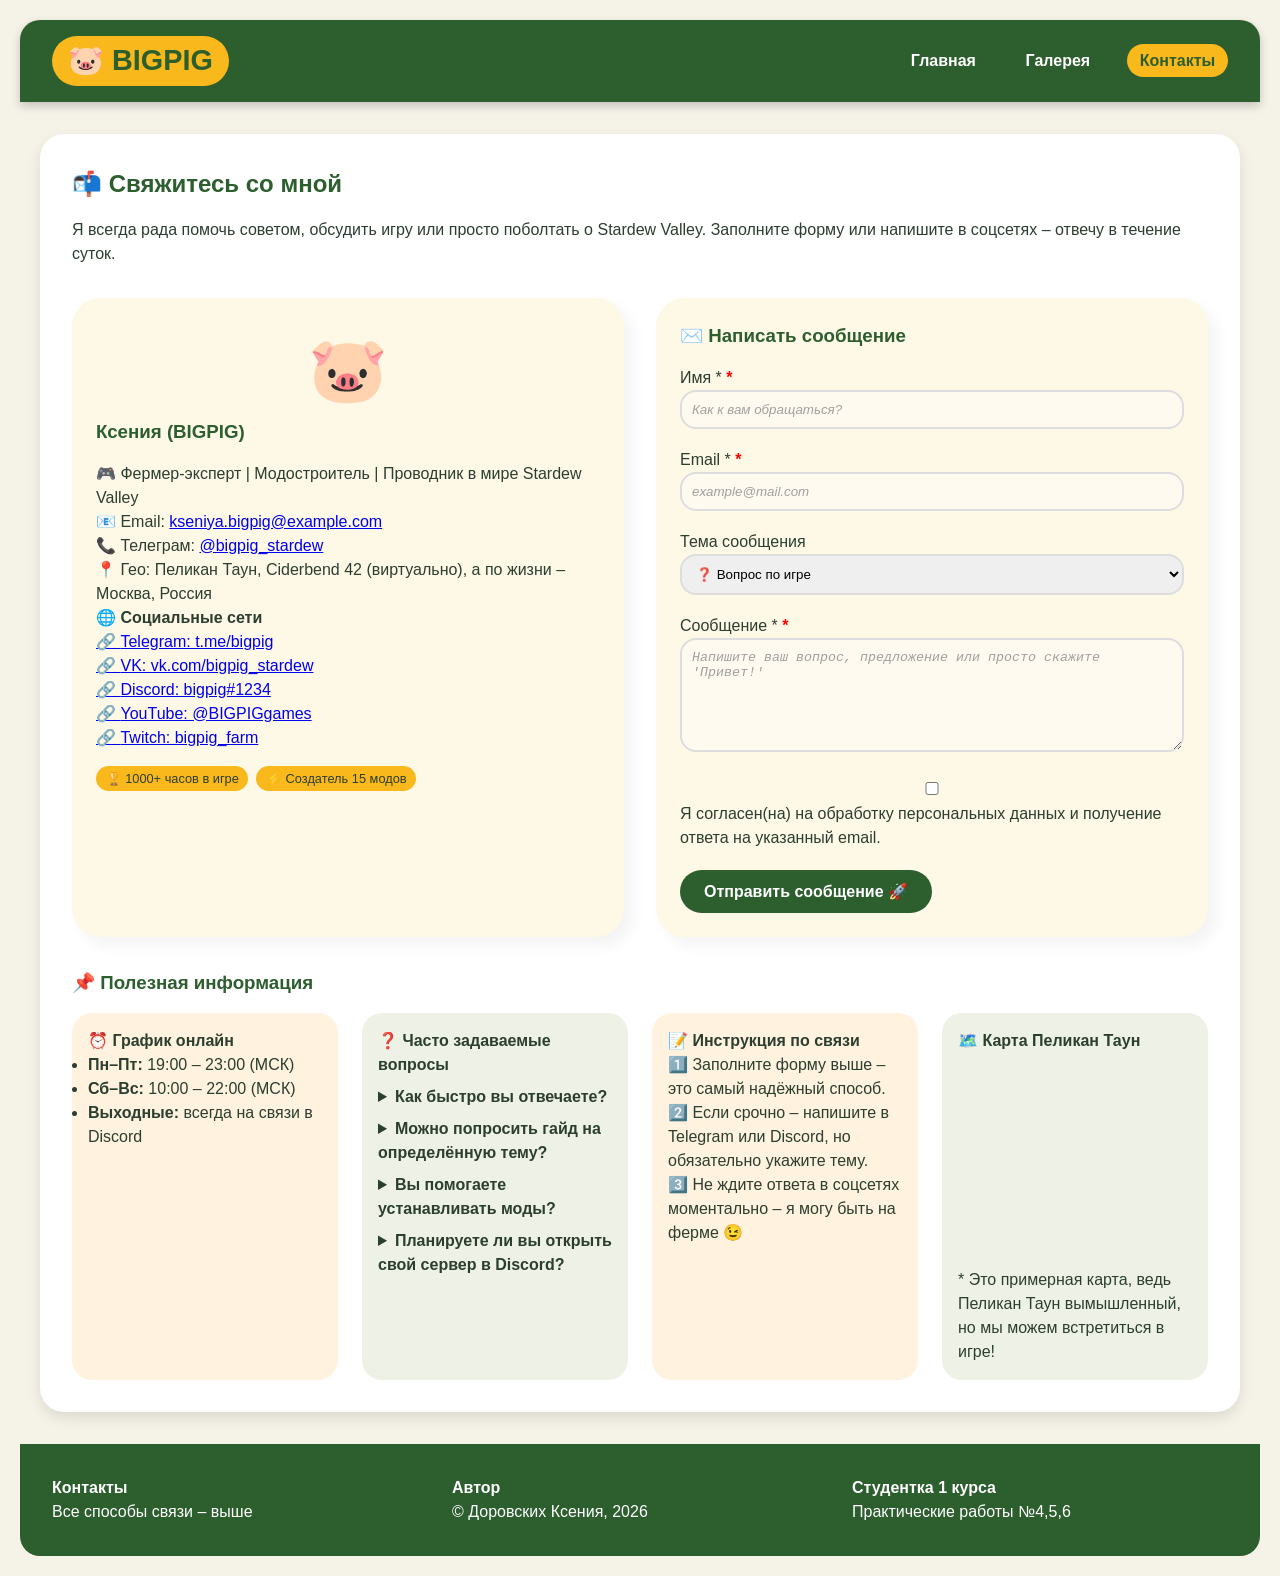
==== contacts.html @ 7e360cd1 "Add files via upload" ====
<!DOCTYPE html>
<html lang="ru">
<head>
    <meta charset="UTF-8">
    <meta name="viewport" content="width=device-width, initial-scale=1.0">
    <title>Контакты | BIGPIG - Stardew Valley</title>
    <link rel="stylesheet" href="style.css">
</head>
<body>
    <header class="site-header">
        <div class="logo">🐷 BIGPIG</div>
        <nav>
            <ul class="flex-nav">
                <li><a href="index.html">Главная</a></li>
                <li><a href="gallery.html">Галерея</a></li>
                <li><a href="contacts.html" class="active">Контакты</a></li>
            </ul>
        </nav>
    </header>

    <main>
        <h2>📬 Свяжитесь со мной</h2>
        <p class="contacts-intro">Я всегда рада помочь советом, обсудить игру или просто поболтать о Stardew Valley. Заполните форму или напишите в соцсетях – отвечу в течение суток.</p>

        <!-- Flex-контейнер: карточка + форма -->
        <div class="contact-wrapper">
            <!-- Информационная карточка (расширенная) -->
            <section class="contact-card">
                <div class="avatar-placeholder">🐷</div>
                <h3>Ксения (BIGPIG)</h3>
                <p class="specialization">🎮 Фермер-эксперт | Модостроитель | Проводник в мире Stardew Valley</p>
                <div class="contact-details">
                    <p><span class="contact-label">📧 Email:</span> <a href="mailto:kseniya.bigpig@example.com">kseniya.bigpig@example.com</a></p>
                    <p><span class="contact-label">📞 Телеграм:</span> <a href="#">@bigpig_stardew</a></p>
                    <p><span class="contact-label">📍 Гео:</span> Пеликан Таун, Ciderbend 42 (виртуально), а по жизни – Москва, Россия</p>
                </div>
                <div class="social-links">
                    <h4>🌐 Социальные сети</h4>
                    <ul>
                        <li><a href="#" class="social-link tg">Telegram: t.me/bigpig</a></li>
                        <li><a href="#" class="social-link vk">VK: vk.com/bigpig_stardew</a></li>
                        <li><a href="#" class="social-link ds">Discord: bigpig#1234</a></li>
                        <li><a href="#" class="social-link yt">YouTube: @BIGPIGgames</a></li>
                        <li><a href="#" class="social-link tw">Twitch: bigpig_farm</a></li>
                    </ul>
                </div>
                <div class="badges">
                    <span class="badge">🏆 1000+ часов в игре</span>
                    <span class="badge">⚡ Создатель 15 модов</span>
                </div>
            </section>

            <!-- Форма обратной связи (улучшенная, с валидацией) -->
            <section class="form-section">
                <h3>✉️ Написать сообщение</h3>
                <form action="#" method="post" class="contact-form" id="contactForm">
                    <div class="form-group">
                        <label for="name">Имя <span class="required-star">*</span></label>
                        <input type="text" id="name" name="name" placeholder="Как к вам обращаться?" required>
                    </div>
                    <div class="form-group">
                        <label for="email">Email <span class="required-star">*</span></label>
                        <input type="email" id="email" name="email" placeholder="example@mail.com" required>
                    </div>
                    <div class="form-group">
                        <label for="topic">Тема сообщения</label>
                        <select id="topic" name="topic">
                            <option value="question">❓ Вопрос по игре</option>
                            <option value="collab">🤝 Сотрудничество</option>
                            <option value="thanks">❤️ Благодарность</option>
                            <option value="bug">🐛 Сообщить об ошибке на сайте</option>
                            <option value="other">📝 Другое</option>
                        </select>
                    </div>
                    <div class="form-group">
                        <label for="message">Сообщение <span class="required-star">*</span></label>
                        <textarea id="message" name="message" rows="6" placeholder="Напишите ваш вопрос, предложение или просто скажите 'Привет!'" required></textarea>
                    </div>
                    <div class="form-group checkbox-group">
                        <input type="checkbox" id="consent" name="consent" required>
                        <label for="consent">Я согласен(на) на обработку персональных данных и получение ответа на указанный email.</label>
                    </div>
                    <button type="submit" class="submit-button">Отправить сообщение 🚀</button>
                    <div id="form-status" class="form-status"></div>
                </form>
            </section>
        </div>

        <!-- Дополнительный блок: График, FAQ, Инструкция, Карта -->
        <section class="info-section">
            <h3>📌 Полезная информация</h3>
            <div class="info-grid">
                <div class="info-block">
                    <h4>⏰ График онлайн</h4>
                    <ul>
                        <li><strong>Пн–Пт:</strong> 19:00 – 23:00 (МСК)</li>
                        <li><strong>Сб–Вс:</strong> 10:00 – 22:00 (МСК)</li>
                        <li><strong>Выходные:</strong> всегда на связи в Discord</li>
                    </ul>
                </div>
                <div class="info-block faq-block">
                    <h4>❓ Часто задаваемые вопросы</h4>
                    <details>
                        <summary>Как быстро вы отвечаете?</summary>
                        <p>Обычно в течение дня, но если вопрос сложный – до 2-3 дней.</p>
                    </details>
                    <details>
                        <summary>Можно попросить гайд на определённую тему?</summary>
                        <p>Да, напишите тему в форме – я подготовлю подробный гайд и опубликую на сайте.</p>
                    </details>
                    <details>
                        <summary>Вы помогаете устанавливать моды?</summary>
                        <p>Да! Я могу дать пошаговую инструкцию, а в сложных случаях – помочь через TeamViewer.</p>
                    </details>
                    <details>
                        <summary>Планируете ли вы открыть свой сервер в Discord?</summary>
                        <p>Да, уже в разработке. Следите за новостями в соцсетях.</p>
                    </details>
                </div>
                <div class="info-block">
                    <h4>📝 Инструкция по связи</h4>
                    <p>1️⃣ Заполните форму выше – это самый надёжный способ.</p>
                    <p>2️⃣ Если срочно – напишите в Telegram или Discord, но обязательно укажите тему.</p>
                    <p>3️⃣ Не ждите ответа в соцсетях моментально – я могу быть на ферме 😉</p>
                </div>
                <div class="info-block map-block">
                    <h4>🗺️ Карта Пеликан Таун</h4>
                    <iframe src="https://www.google.com/maps/embed?pb=!1m18!1m12!1m3!1d5000!2d-122.5!3d47.5!2m3!1f0!2f0!3f0!3m2!1i1024!2i768!4f13.1!3m3!1m2!1s0x0%3A0x0!2zNDfCsDMwJzAwLjAiTiAxMjLCsDMwJzAwLjAiVw!5e0!3m2!1sen!2sus!4v123456789" width="100%" height="200" style="border:0;" allowfullscreen="" loading="lazy"></iframe>
                    <p class="map-note">* Это примерная карта, ведь Пеликан Таун вымышленный, но мы можем встретиться в игре!</p>
                </div>
            </div>
        </section>
    </main>

    <footer class="site-footer">
        <div class="footer-col">
            <h4>Контакты</h4>
            <p>Все способы связи – выше</p>
        </div>
        <div class="footer-col">
            <h4>Автор</h4>
            <p>© Доровских Ксения, 2026</p>
        </div>
        <div class="footer-col">
            <h4>Студентка 1 курса</h4>
            <p>Практические работы №4,5,6</p>
        </div>
    </footer>

    <script src="script.js"></script>
</body>
</html>
---- style.css ----
/* ---------- RESET & GLOBAL ---------- */
* {
    margin: 0;
    padding: 0;
    box-sizing: border-box;
}

body {
    font-family: 'Segoe UI', Tahoma, Geneva, Verdana, sans-serif;
    background: #f5f2e8;
    color: #2c3e2f;
    line-height: 1.5;
    padding: 20px;
}

/* ---------- HEADER (FLEXBOX) ---------- */
.site-header {
    background: #2c5e2e;
    color: white;
    padding: 1rem 2rem;
    display: flex;
    justify-content: space-between;
    align-items: center;
    flex-wrap: wrap;
    border-radius: 20px 20px 0 0;
    box-shadow: 0 4px 10px rgba(0, 0, 0, 0.2);
}

.logo {
    font-size: 1.8rem;
    font-weight: bold;
    background: #f9b81b;
    padding: 0.2rem 1rem;
    border-radius: 40px;
    color: #2c5e2e;
}

.flex-nav {
    display: flex;
    list-style: none;
    gap: 1.5rem;
    flex-wrap: wrap;
}

.flex-nav li a {
    color: white;
    text-decoration: none;
    font-weight: 600;
    padding: 0.5rem 0.8rem;
    border-radius: 30px;
    transition: all 0.3s;
}

.flex-nav li a:hover {
    background: #f9b81b;
    color: #2c5e2e;
    box-shadow: 0 2px 6px rgba(0,0,0,0.2);
}

.flex-nav li a.active {
    background: #f9b81b;
    color: #2c5e2e;
}

/* ---------- MAIN ---------- */
main {
    max-width: 1200px;
    margin: 2rem auto;
    background: white;
    padding: 2rem;
    border-radius: 24px;
    box-shadow: 0 6px 14px rgba(0, 0, 0, 0.1);
    overflow: auto;
}

h1, h2, h3 {
    margin-bottom: 1rem;
    color: #2c5e2e;
}

/* ---------- HERO (ГЛАВНАЯ) ---------- */
.hero {
    text-align: center;
    background: linear-gradient(135deg, #2c5e2e, #f9b81b);
    color: white;
    padding: 3rem 2rem;
    border-radius: 30px;
    margin-bottom: 2rem;
}
.hero h1 {
    font-size: 2.5rem;
    margin-bottom: 1rem;
    color: white;
}
.btn-primary {
    display: inline-block;
    background: white;
    color: #2c5e2e;
    padding: 0.8rem 2rem;
    border-radius: 40px;
    text-decoration: none;
    font-weight: bold;
    margin-top: 1rem;
    transition: 0.2s;
}
.btn-primary:hover {
    background: #f9b81b;
    color: #2c5e2e;
    transform: scale(1.05);
}

.about-flex {
    display: flex;
    gap: 2rem;
    flex-wrap: wrap;
}
.about-text {
    flex: 2;
}
.about-stats {
    flex: 1;
    display: grid;
    gap: 1rem;
}
.stat {
    background: #eef2e6;
    padding: 0.8rem;
    border-radius: 20px;
    text-align: center;
    font-weight: bold;
}
.reasons-grid {
    display: grid;
    grid-template-columns: repeat(auto-fit, minmax(220px, 1fr));
    gap: 1.5rem;
    margin: 2rem 0;
}
.reason-card {
    background: #fff2df;
    padding: 1.5rem;
    border-radius: 28px;
    text-align: center;
    transition: 0.2s;
}
.reason-card:hover { transform: translateY(-5px); background: #ffe6c2; }
.reason-card .icon { font-size: 3rem; }
.news-flex, .reviews-flex {
    display: flex;
    flex-wrap: wrap;
    gap: 1.5rem;
    margin: 1.5rem 0;
}
.news-item, .review-card {
    background: #f8f8f0;
    padding: 1rem;
    border-radius: 20px;
    flex: 1 1 250px;
}
.guides-grid {
    display: grid;
    grid-template-columns: repeat(auto-fill, minmax(240px, 1fr));
    gap: 1rem;
    margin: 1.5rem 0;
}
.guide-card {
    background: #2c5e2e;
    color: white;
    padding: 0.8rem;
    border-radius: 30px;
    text-decoration: none;
    text-align: center;
    transition: 0.2s;
}
.guide-card:hover { background: #f9b81b; color: #2c5e2e; }
.video-container {
    position: relative;
    padding-bottom: 56.25%;
    height: 0;
    margin: 1rem 0;
}
.video-container iframe {
    position: absolute;
    top: 0;
    left: 0;
    width: 100%;
    height: 100%;
    border-radius: 20px;
}

/* ---------- GALLERY (GRID + MODAL) ---------- */
.gallery-description {
    margin-bottom: 1.5rem;
}
.gallery-controls {
    display: flex;
    justify-content: space-between;
    align-items: center;
    flex-wrap: wrap;
    gap: 1rem;
    background: #f0ede5;
    padding: 1rem;
    border-radius: 20px;
    margin-bottom: 1.5rem;
}
.gallery-grid {
    display: grid;
    grid-template-columns: repeat(auto-fill, minmax(280px, 1fr));
    gap: 1.5rem;
}
.gallery-card {
    background: #fff;
    border-radius: 24px;
    overflow: hidden;
    box-shadow: 0 6px 12px rgba(0,0,0,0.1);
    transition: 0.3s;
    cursor: pointer;
}
.gallery-card:hover {
    transform: translateY(-5px);
    box-shadow: 0 12px 20px rgba(0,0,0,0.15);
}
.gallery-card img {
    width: 100%;
    height: 200px;
    object-fit: cover;
    display: block;
}
.caption {
    padding: 1rem;
    display: flex;
    justify-content: space-between;
    align-items: center;
}
.like-btn {
    background: none;
    border: none;
    font-size: 1.2rem;
    cursor: pointer;
    display: flex;
    gap: 5px;
    align-items: center;
    transition: transform 0.1s;
}
.like-btn:active { transform: scale(1.1); }
.modal {
    display: none;
    position: fixed;
    z-index: 1000;
    left: 0;
    top: 0;
    width: 100%;
    height: 100%;
    background: rgba(0,0,0,0.9);
}
.modal-content {
    margin: auto;
    display: block;
    max-width: 80%;
    max-height: 80%;
    margin-top: 5%;
}
.close {
    position: absolute;
    top: 20px;
    right: 35px;
    color: white;
    font-size: 40px;
    cursor: pointer;
}

/* ---------- CONTACT PAGE ---------- */
.contacts-intro {
    margin-bottom: 2rem;
}
.contact-wrapper {
    display: flex;
    flex-wrap: wrap;
    gap: 2rem;
    margin-bottom: 2rem;
}
.contact-card, .form-section {
    flex: 1 1 300px;
    background: #fef8e7;
    padding: 1.5rem;
    border-radius: 28px;
    box-shadow: 8px 8px 16px rgba(0,0,0,0.05);
}
.avatar-placeholder {
    font-size: 4rem;
    text-align: center;
}
.social-links ul {
    list-style: none;
}
.social-link::before {
    content: "🔗 ";
    font-size: 1rem;
}
.required-star::after {
    content: " *";
    color: red;
    font-weight: bold;
}
::placeholder {
    color: #a0a0a0;
    font-style: italic;
}
::selection {
    background: #f9b81b;
    color: #1e3a1e;
}
.form-group {
    margin-bottom: 1.2rem;
}
input, select, textarea {
    width: 100%;
    padding: 10px;
    border: 2px solid #ddd;
    border-radius: 16px;
    transition: 0.2s;
}
input:focus, select:focus, textarea:focus {
    border-color: #f9b81b;
    outline: none;
    box-shadow: 0 0 0 3px rgba(249,184,27,0.2);
}
input:required, select:required, textarea:required {
    background-color: #fffaf0;
}
.checkbox-group input:checked + label {
    color: #2c5e2e;
    font-weight: bold;
}
.submit-button {
    background: #2c5e2e;
    color: white;
    border: none;
    padding: 12px 24px;
    border-radius: 40px;
    cursor: pointer;
    font-size: 1rem;
    font-weight: bold;
    transition: 0.2s;
}
.submit-button:hover {
    background: #f9b81b;
    color: #2c5e2e;
    transform: scale(1.02);
}
.info-grid {
    display: flex;
    flex-wrap: wrap;
    gap: 1.5rem;
    margin-top: 1rem;
}
.info-block {
    flex: 1 1 220px;
    background: #eef2e6;
    padding: 1rem;
    border-radius: 20px;
}
.info-block:nth-child(odd) {
    background: #fff2df;
}
details {
    margin: 0.5rem 0;
}
details summary {
    font-weight: bold;
    cursor: pointer;
}
.map-block iframe {
    border-radius: 16px;
    margin-top: 0.5rem;
}
.badges {
    display: flex;
    gap: 0.5rem;
    flex-wrap: wrap;
    margin-top: 1rem;
}
.badge {
    background: #f9b81b;
    padding: 0.2rem 0.6rem;
    border-radius: 20px;
    font-size: 0.8rem;
}

/* ---------- FOOTER ---------- */
.site-footer {
    background: #2c5e2e;
    color: white;
    display: flex;
    flex-wrap: wrap;
    justify-content: space-between;
    gap: 1.5rem;
    padding: 2rem;
    border-radius: 0 0 20px 20px;
    margin-top: 2rem;
}
.footer-col {
    flex: 1 1 180px;
}

/* ---------- АДАПТИВНОСТЬ ---------- */
@media (max-width: 768px) {
    body { padding: 10px; }
    .site-header { flex-direction: column; text-align: center; gap: 1rem; }
    .flex-nav { justify-content: center; }
    .contact-wrapper { flex-direction: column; }
    .gallery-controls { flex-direction: column; align-items: stretch; }
    .info-grid { flex-direction: column; }
    .hero h1 { font-size: 1.8rem; }
}
@media (max-width: 480px) {
    .logo { font-size: 1.4rem; }
    .flex-nav { gap: 0.8rem; }
    main { padding: 1rem; }
}
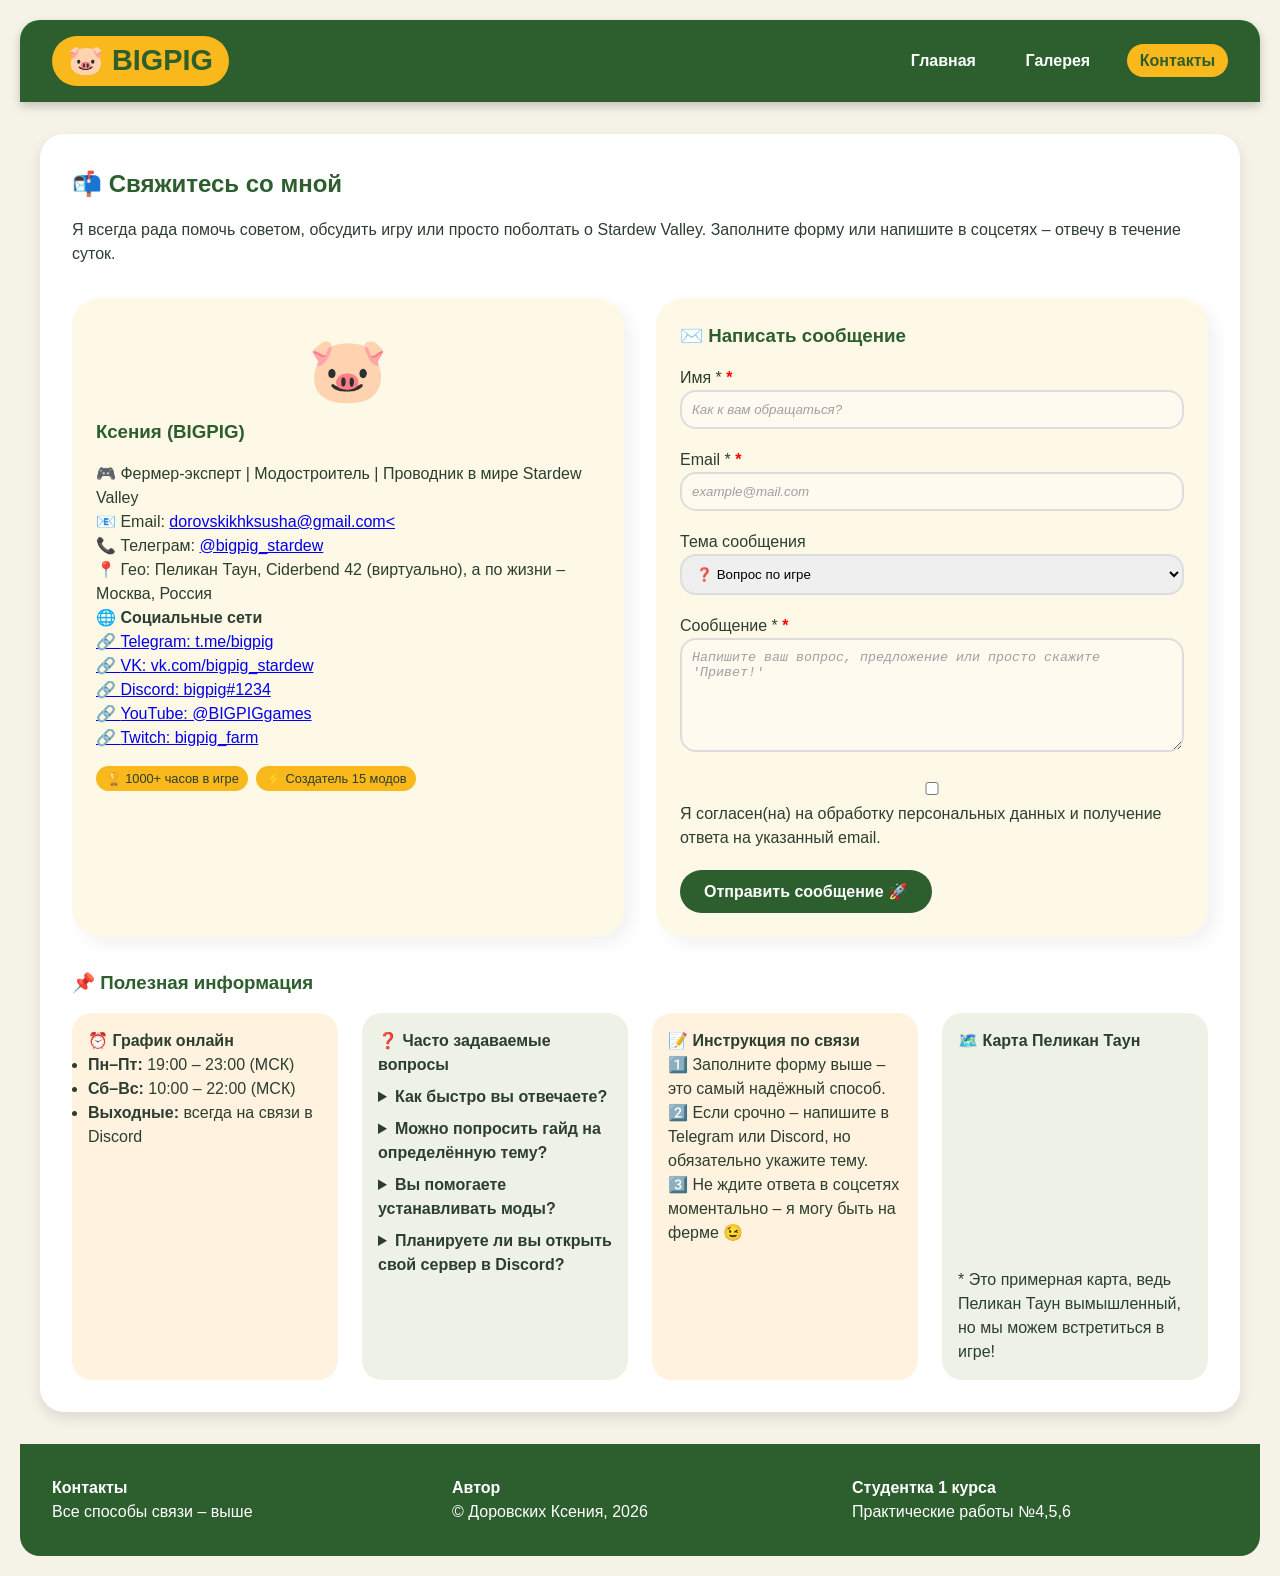
==== commit 7982a84d: "Update contacts.html" ====
--- a/contacts.html
+++ b/contacts.html
@@ -30,7 +30,7 @@
                 <h3>Ксения (BIGPIG)</h3>
                 <p class="specialization">🎮 Фермер-эксперт | Модостроитель | Проводник в мире Stardew Valley</p>
                 <div class="contact-details">
-                    <p><span class="contact-label">📧 Email:</span> <a href="mailto:kseniya.bigpig@example.com">kseniya.bigpig@example.com</a></p>
+                    <p><span class="contact-label">📧 Email:</span> <a href="mailto:dorovskikhksusha@gmail.com<">dorovskikhksusha@gmail.com<</a></p>
                     <p><span class="contact-label">📞 Телеграм:</span> <a href="#">@bigpig_stardew</a></p>
                     <p><span class="contact-label">📍 Гео:</span> Пеликан Таун, Ciderbend 42 (виртуально), а по жизни – Москва, Россия</p>
                 </div>
@@ -149,4 +149,4 @@
 
     <script src="script.js"></script>
 </body>
-</html>+</html>
